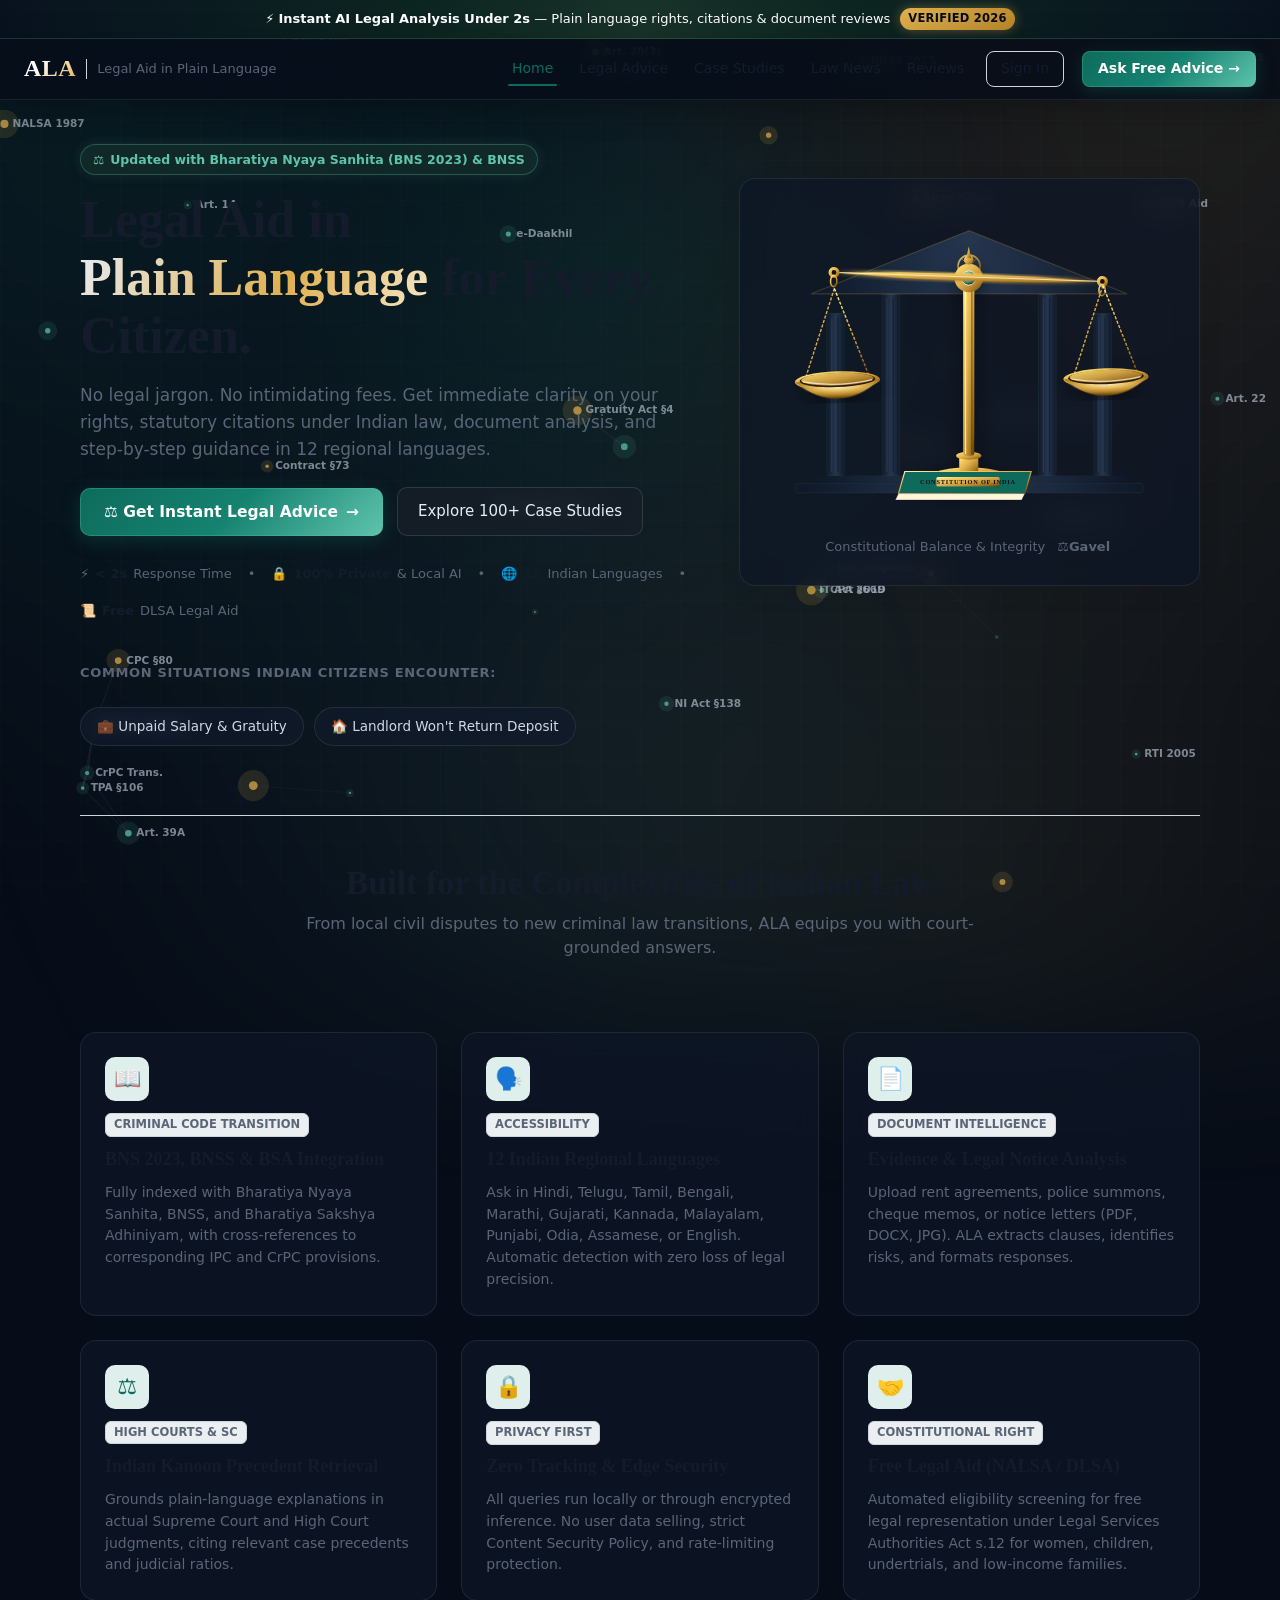
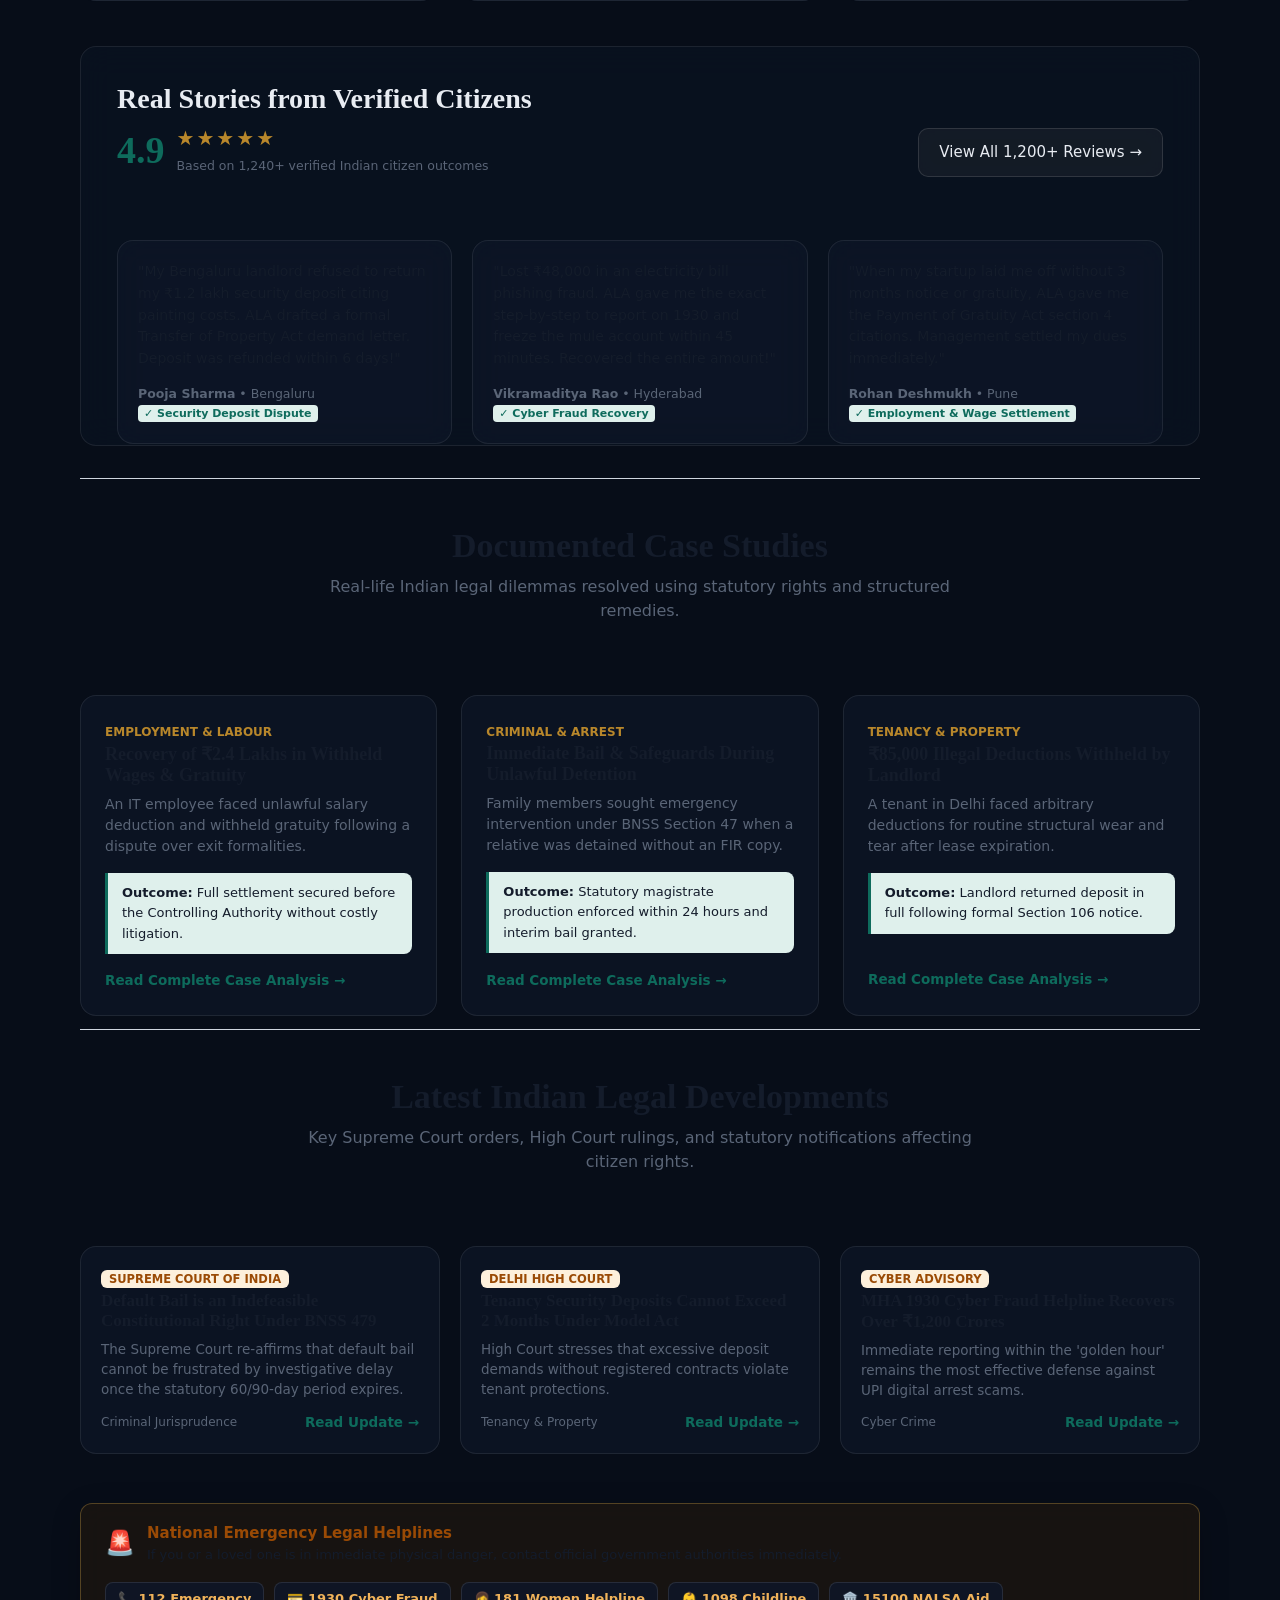
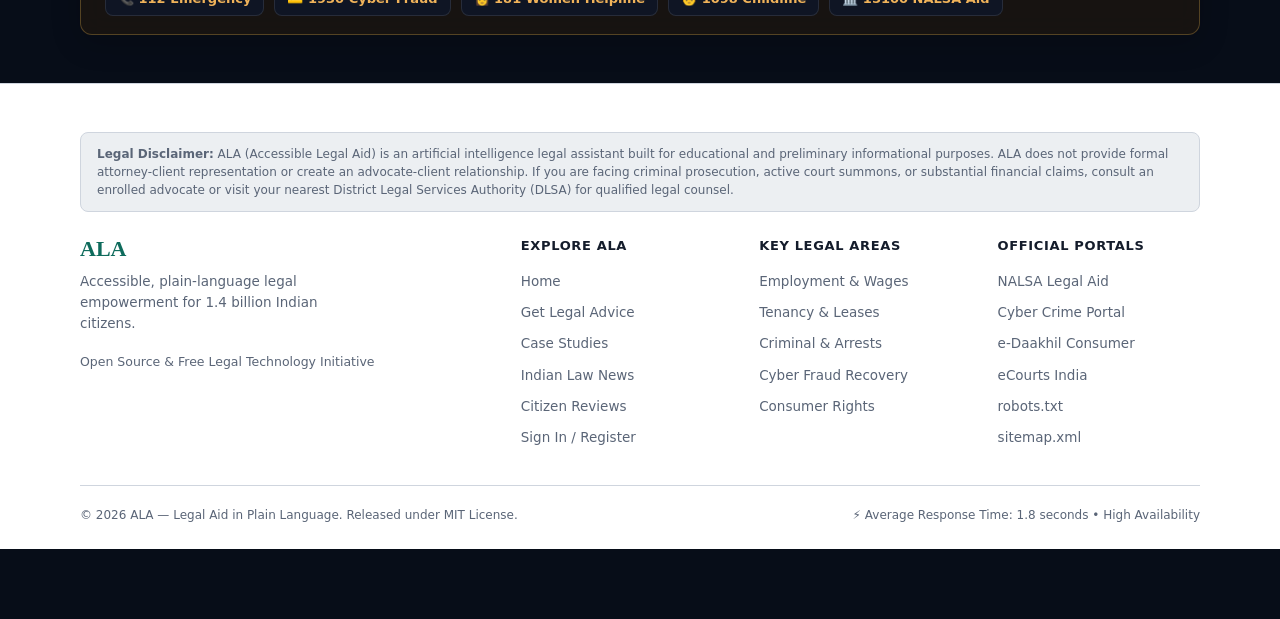
==== index.html @ 7aec1297 "feat: complete multi-page luxury AI legal aid portal with GSAP, Lenis, Supabase schema, and verified" ====
<!DOCTYPE html>
<html lang="en">
<head>
<meta charset="utf-8">
<meta name="viewport" content="width=device-width, initial-scale=1, viewport-fit=cover">
<title>ALA — AI Legal Aid in Plain Language | Fast, Accessible Justice for India</title>
<meta name="description" content="Instant, plain-language legal guidance for Indian citizens under BNS 2023, BNSS, and BSA. Understand your rights, analyze documents, and find free legal aid in 12 regional languages.">
<meta name="keywords" content="Indian law, legal aid, BNS 2023, BNSS, legal advice India, FIR, bail, consumer protection, tenant rights, free legal aid, NALSA">
<meta name="robots" content="index, follow">

<!-- OpenGraph / Social Share Meta Tags -->
<meta property="og:title" content="ALA — AI Legal Aid in Plain Language">
<meta property="og:description" content="Instant legal analysis under 2 seconds. Free, plain-language legal rights under BNS 2023 in 12 Indian languages.">
<meta property="og:image" content="/social-preview.svg">
<meta property="og:url" content="http://localhost:8000/">
<meta property="og:type" content="website">
<meta property="og:locale" content="en_IN">

<!-- Twitter Card Meta Tags -->
<meta name="twitter:card" content="summary_large_image">
<meta name="twitter:title" content="ALA — AI Legal Aid in Plain Language">
<meta name="twitter:description" content="Free legal aid and analysis under BNS 2023 in 12 Indian languages.">
<meta name="twitter:image" content="/social-preview.svg">

<!-- Security Headers -->
<meta http-equiv="Content-Security-Policy" content="default-src 'self'; script-src 'self' 'unsafe-inline' https://www.googletagmanager.com; style-src 'self' 'unsafe-inline' https://fonts.googleapis.com; font-src 'self' https://fonts.gstatic.com; img-src 'self' data: blob:; connect-src 'self' https://www.google-analytics.com; frame-ancestors 'none'; form-action 'self'; base-uri 'self'; object-src 'none';">
<meta http-equiv="X-Content-Type-Options" content="nosniff">
<meta name="referrer" content="strict-origin-when-cross-origin">

<!-- Google Analytics Placeholder -->
<script async src="https://www.googletagmanager.com/gtag/js?id=G-ALA2026IN"></script>
<script>
  window.dataLayer = window.dataLayer || [];
  function gtag(){dataLayer.push(arguments);}
  gtag('js', new Date());
  gtag('config', 'G-ALA2026IN', { 'anonymize_ip': true });
</script>

<!-- Schema.org LegalService Local Business Schema -->
<script type="application/ld+json">
{
  "@context": "https://schema.org",
  "@type": "LegalService",
  "name": "ALA - AI Legal Aid in Plain Language",
  "image": "/social-preview.svg",
  "description": "Plain-language Indian legal aid powered by AI, BNS 2023, BNSS, and Indian Kanoon precedents.",
  "areaServed": {
    "@type": "Country",
    "name": "India"
  },
  "serviceType": [
    "Labour & Employment Legal Rights",
    "Tenancy & Security Deposit Disputes",
    "Cyber Fraud & 1930 Financial Recovery",
    "Criminal Law, FIR & Bail (BNSS 2023)",
    "Consumer Protection Grievances",
    "Free Legal Aid (NALSA / DLSA)"
  ],
  "address": {
    "@type": "PostalAddress",
    "addressCountry": "IN"
  },
  "priceRange": "Free / ₹0",
  "aggregateRating": {
    "@type": "AggregateRating",
    "ratingValue": "4.9",
    "reviewCount": "1240",
    "bestRating": "5",
    "worstRating": "1"
  }
}
</script>

<style>
:root{box-sizing:border-box;padding-top:env(safe-area-inset-top,0px);padding-bottom:env(safe-area-inset-bottom,0px);
--bg:#eceff2;--paper:#fff;--ink:#141c2b;--mute:#5a6577;--line:#cfd5de;--acc:#0e6b5c;--accbg:#dff0ec;--gold:#b8872b;--warn:#9a4a05;--warnbg:#fdf0dc;--red:#b42318;--redbg:#fde8e6;--glow:rgba(14,107,92,.14);
--serif:"Iowan Old Style","Palatino Linotype",Palatino,Georgia,serif;--sans:system-ui,-apple-system,"Segoe UI",Roboto,sans-serif}
@media (prefers-color-scheme:dark){:root:not([data-theme="light"]){--bg:#10151d;--paper:#171e29;--ink:#e8ecf2;--mute:#9aa5b6;--line:#2c3544;--acc:#5fc4ad;--accbg:#17332d;--gold:#e0b04e;--warn:#f0b35a;--warnbg:#3a2c14;--red:#ff8b7e;--redbg:#3a1c1a;--glow:rgba(95,196,173,.13)}}
:root[data-theme="dark"]{--bg:#10151d;--paper:#171e29;--ink:#e8ecf2;--mute:#9aa5b6;--line:#2c3544;--acc:#5fc4ad;--accbg:#17332d;--gold:#e0b04e;--warn:#f0b35a;--warnbg:#3a2c14;--red:#ff8b7e;--redbg:#3a1c1a;--glow:rgba(95,196,173,.13)}
*{box-sizing:border-box}html{scroll-padding-top:env(safe-area-inset-top,0px);scroll-behavior:smooth}
body{margin:0;background:var(--bg);color:var(--ink);font:15px/1.55 var(--sans);min-height:100vh;
background-image:radial-gradient(520px circle at var(--px,50%) var(--py,30%),var(--glow),transparent 70%);background-attachment:fixed;padding-bottom:70px}
a{color:var(--acc);text-decoration:none}a:hover{text-decoration:underline}
button,input{font:inherit;color:inherit}button{cursor:pointer}:focus-visible{outline:2px solid var(--acc);outline-offset:2px}

/* Top Notification Banner (Response Time Promise) */
.promise-banner{background:linear-gradient(90deg,#0e6b5c,#17332d);color:#fff;padding:8px 16px;text-align:center;font-size:13px;font-weight:500;display:flex;align-items:center;justify-content:center;gap:10px}
.promise-badge{background:var(--gold);color:#10151d;padding:2px 8px;border-radius:12px;font-weight:700;font-size:11.5px;letter-spacing:.02em}

/* Navigation Header */
header{position:sticky;top:0;z-index:20;background:var(--paper);border-bottom:1px solid var(--line);display:flex;align-items:center;gap:14px;padding:12px 24px;flex-wrap:wrap}
.brand{display:flex;align-items:center;gap:10px;text-decoration:none;color:var(--ink)}
.brand b{font:700 24px var(--serif);letter-spacing:.02em;color:var(--acc)}
.brand span{color:var(--mute);font-size:13px;border-left:1px solid var(--line);padding-left:10px}
nav{display:flex;align-items:center;gap:18px;margin-left:auto;flex-wrap:wrap}
nav a{font-weight:500;font-size:14px;color:var(--ink);padding:6px 4px;position:relative}
nav a.active,nav a:hover{color:var(--acc);text-decoration:none}
nav a.active::after{content:"";position:absolute;bottom:0;left:0;right:0;height:2px;background:var(--acc);border-radius:1px}
.nav-btn{background:var(--acc);color:#fff!important;padding:7px 16px;border-radius:8px;font-weight:600;display:inline-flex;align-items:center;gap:6px;transition:opacity .15s}
.nav-btn:hover{opacity:.9;text-decoration:none}
.nav-login{border:1px solid var(--line);padding:6px 14px;border-radius:8px;font-weight:500}
.nav-login:hover{border-color:var(--acc);text-decoration:none}

/* Main Container */
.container{max-width:1160px;margin:0 auto;padding:0 20px}

/* Hero Section */
.hero{padding:44px 0 24px;display:grid;grid-template-columns:1.15fr .85fr;gap:36px;align-items:center}
.hero-tag{display:inline-flex;align-items:center;gap:6px;background:var(--accbg);color:var(--acc);padding:5px 12px;border-radius:20px;font-size:12.5px;font-weight:600;margin-bottom:16px}
.hero h1{font:700 clamp(32px,5vw,52px)/1.12 var(--serif);margin:0 0 16px;color:var(--ink)}
.hero h1 span{color:var(--acc)}
.hero p{color:var(--mute);font-size:17px;line-height:1.6;margin:0 0 24px;max-width:54ch}
.hero-actions{display:flex;gap:14px;flex-wrap:wrap;align-items:center;margin-bottom:28px}
.btn-primary{background:var(--acc);color:#fff;border:0;border-radius:10px;padding:12px 24px;font-size:15.5px;font-weight:600;display:inline-flex;align-items:center;gap:8px;box-shadow:0 4px 14px var(--glow);transition:transform .15s,box-shadow .15s}
.btn-primary:hover{transform:translateY(-1px);box-shadow:0 6px 20px var(--glow);text-decoration:none;color:#fff}
.btn-secondary{background:var(--paper);color:var(--ink);border:1px solid var(--line);border-radius:10px;padding:12px 20px;font-size:15px;font-weight:500;display:inline-flex;align-items:center;gap:6px;transition:border-color .15s,background .15s}
.btn-secondary:hover{border-color:var(--acc);text-decoration:none}
.hero-guarantee{display:flex;align-items:center;gap:16px;font-size:13px;color:var(--mute);flex-wrap:wrap}
.hero-guarantee span{display:inline-flex;align-items:center;gap:6px}
.hero-guarantee b{color:var(--ink)}

/* Interactive Hero SVG */
.art-card{background:var(--paper);border:1px solid var(--line);border-radius:16px;padding:24px;box-shadow:0 8px 30px rgba(0,0,0,.04);text-align:center}
.art{width:100%;height:auto;display:block;touch-action:none;user-select:none;max-height:360px}
.art .arch{fill:var(--accbg);stroke:var(--line);stroke-width:2;opacity:.8}.art .gold{stroke:var(--gold);stroke-width:5;stroke-linecap:round;fill:none}
.art .goldf{fill:var(--gold)}.art .thin{stroke:var(--gold);stroke-width:1.6;fill:none}.art .book{fill:var(--acc)}.art .pg{stroke:var(--paper);stroke-width:2;opacity:.8}
.gavel-wrap{margin-top:14px;display:flex;align-items:center;justify-content:center;gap:8px;font-size:13px;color:var(--mute)}
.gavel-btn{background:none;border:0;padding:4px;cursor:pointer;display:inline-flex;align-items:center;border-radius:6px}
.gavel-btn:hover{background:var(--accbg)}
.hit{animation:gavel-strike .45s ease}
@keyframes gavel-strike{0%{transform:rotate(0)}35%{transform:rotate(-36deg)}65%{transform:rotate(6deg)}85%{transform:rotate(-2deg)}100%{transform:rotate(0)}}

/* Quick Situation Chips */
.chips-bar{padding:18px 0 32px}
.chips-label{font-size:13px;font-weight:600;color:var(--mute);text-transform:uppercase;letter-spacing:.05em;margin-bottom:12px}
.chips{display:flex;flex-wrap:wrap;gap:10px}
.chips a{border:1px solid var(--line);background:var(--paper);border-radius:24px;padding:8px 16px;font-size:13.5px;color:var(--ink);display:inline-flex;align-items:center;gap:6px;transition:all .15s}
.chips a:hover{border-color:var(--acc);color:var(--acc);transform:translateY(-2px);text-decoration:none;box-shadow:0 3px 10px rgba(0,0,0,.05)}

/* Key Features Grid (README Capabilities) */
.section{padding:48px 0;border-top:1px solid var(--line)}
.section-head{text-align:center;max-width:680px;margin:0 auto 36px}
.section-head h2{font:700 clamp(24px,4vw,34px) var(--serif);margin:0 0 10px;color:var(--ink)}
.section-head p{color:var(--mute);font-size:16px;margin:0}

.features-grid{display:grid;grid-template-columns:repeat(auto-fit,minmax(300px,1fr));gap:24px}
.feat-card{background:var(--paper);border:1px solid var(--line);border-radius:12px;padding:24px;display:flex;flex-direction:column;gap:12px;transition:border-color .15s,transform .15s}
.feat-card:hover{border-color:var(--acc);transform:translateY(-2px)}
.feat-icon{width:44px;height:44px;border-radius:10px;background:var(--accbg);color:var(--acc);display:flex;align-items:center;justify-content:center;font-size:22px}
.feat-card h3{font:600 18px var(--serif);margin:0;color:var(--ink)}
.feat-card p{color:var(--mute);font-size:14px;line-height:1.55;margin:0}
.feat-tag{align-self:flex-start;font-size:11.5px;padding:2px 8px;border-radius:6px;background:var(--bg);color:var(--mute);border:1px solid var(--line);font-weight:600}

/* Real Reviews Preview Section */
.reviews-section{background:var(--paper);border:1px solid var(--line);border-radius:16px;padding:36px;margin:32px 0}
.reviews-header{display:flex;justify-content:space-between;align-items:flex-end;flex-wrap:wrap;gap:16px;margin-bottom:28px}
.reviews-score{display:flex;align-items:center;gap:12px}
.reviews-score .big{font:700 38px var(--serif);color:var(--acc);line-height:1}
.reviews-score .stars{color:var(--gold);font-size:20px;letter-spacing:2px}
.reviews-grid{display:grid;grid-template-columns:repeat(auto-fit,minmax(280px,1fr));gap:20px}
.review-card{border:1px solid var(--line);border-radius:10px;padding:20px;background:var(--bg);display:flex;flex-direction:column;justify-content:space-between}
.review-card p{font-size:14px;color:var(--ink);line-height:1.55;margin:0 0 14px}
.review-meta{display:flex;align-items:center;gap:10px;font-size:12.5px;color:var(--mute)}
.verified-tag{background:var(--accbg);color:var(--acc);font-weight:600;padding:2px 6px;border-radius:4px;font-size:11px}

/* Case Studies Preview Section */
.case-preview-grid{display:grid;grid-template-columns:repeat(auto-fit,minmax(320px,1fr));gap:24px}
.case-card{background:var(--paper);border:1px solid var(--line);border-radius:12px;padding:24px;display:flex;flex-direction:column;justify-content:space-between}
.case-cat{font-size:12px;font-weight:700;text-transform:uppercase;color:var(--gold);margin-bottom:8px}
.case-card h3{font:600 18px var(--serif);margin:0 0 8px;color:var(--ink)}
.case-card p{color:var(--mute);font-size:14px;margin:0 0 16px;line-height:1.5}
.case-outcome{background:var(--accbg);border-left:3px solid var(--acc);padding:10px 14px;border-radius:0 8px 8px 0;font-size:13px;color:var(--ink);margin-bottom:16px}
.case-link{font-size:13.5px;font-weight:600;color:var(--acc);display:inline-flex;align-items:center;gap:4px}

/* News Updates Preview Section */
.news-grid{display:grid;grid-template-columns:repeat(auto-fit,minmax(320px,1fr));gap:20px}
.news-card{background:var(--paper);border:1px solid var(--line);border-radius:12px;padding:20px;display:flex;flex-direction:column;justify-content:space-between}
.news-badge{align-self:flex-start;font-size:11.5px;font-weight:700;padding:2px 8px;border-radius:6px;background:var(--warnbg);color:var(--warn);margin-bottom:10px}
.news-card h3{font:600 17px var(--serif);margin:0 0 8px;color:var(--ink)}
.news-card p{color:var(--mute);font-size:13.5px;line-height:1.5;margin:0 0 12px}
.news-footer{display:flex;justify-content:space-between;align-items:center;font-size:12px;color:var(--mute)}

/* Emergency Helplines Bar */
.helplines-bar{background:var(--warnbg);border:1px solid var(--warn);border-radius:12px;padding:18px 24px;margin:36px 0;display:flex;align-items:center;justify-content:space-between;flex-wrap:wrap;gap:16px}
.helplines-info{display:flex;align-items:center;gap:12px}
.helplines-info b{font-size:15px;color:var(--warn)}
.helplines-info p{margin:0;font-size:13px;color:var(--ink)}
.helpline-tags{display:flex;gap:10px;flex-wrap:wrap}
.helpline-pill{background:var(--paper);border:1px solid var(--line);padding:6px 12px;border-radius:8px;font-size:13px;font-weight:600;color:var(--ink);text-decoration:none;display:inline-flex;align-items:center;gap:6px}
.helpline-pill:hover{border-color:var(--acc);text-decoration:none}

/* Sticky Mobile CTA */
.sticky-mobile-cta{display:none;position:fixed;bottom:0;left:0;right:0;background:var(--paper);border-top:1px solid var(--line);padding:10px 16px;box-shadow:0 -4px 16px rgba(0,0,0,.08);z-index:99;align-items:center;justify-content:space-between;gap:12px}
.sticky-mobile-cta .mob-label{font-size:12.5px;font-weight:600;color:var(--ink);line-height:1.3}
.sticky-mobile-cta .mob-label span{color:var(--acc);display:block;font-size:11px}
.sticky-mobile-cta a{background:var(--acc);color:#fff!important;font-weight:700;font-size:14px;padding:10px 18px;border-radius:8px;text-align:center;text-decoration:none;white-space:nowrap}
@media (max-width:768px){
  .hero{grid-template-columns:1fr;padding:24px 0}
  .sticky-mobile-cta{display:flex}
  nav{gap:10px}
  nav a:not(.nav-btn):not(.nav-login){display:none}
}

/* Footer */
footer{background:var(--paper);border-top:1px solid var(--line);padding:48px 0 24px;margin-top:48px}
.footer-grid{display:grid;grid-template-columns:2fr 1fr 1fr 1fr;gap:36px;margin-bottom:36px}
.footer-brand b{font:700 22px var(--serif);color:var(--acc)}
.footer-brand p{color:var(--mute);font-size:13.5px;margin:8px 0 16px;max-width:32ch}
.footer-col h4{font-size:13px;font-weight:700;text-transform:uppercase;letter-spacing:.05em;color:var(--ink);margin:0 0 14px}
.footer-col ul{list-style:none;padding:0;margin:0;display:flex;flex-direction:column;gap:8px}
.footer-col a{color:var(--mute);font-size:13.5px}
.footer-col a:hover{color:var(--acc);text-decoration:none}
.footer-bottom{border-top:1px solid var(--line);padding-top:20px;display:flex;justify-content:space-between;align-items:center;font-size:12px;color:var(--mute);flex-wrap:wrap;gap:12px}
.footer-disclaimer{background:var(--bg);border:1px solid var(--line);border-radius:8px;padding:12px 16px;font-size:12px;color:var(--mute);line-height:1.5;margin-bottom:24px}
</style>
<link rel="stylesheet" href="/lux.css">
</head>
<body>
<canvas id="lux-constellation" style="position:fixed;top:0;left:0;width:100%;height:100%;z-index:-1;pointer-events:none;opacity:0.75;"></canvas>

<!-- 4. Response Time Promise Banner -->
<div class="promise-banner">
  <span>⚡ <b>Instant AI Legal Analysis Under 2s</b> — Plain language rights, citations & document reviews</span>
  <span class="promise-badge">VERIFIED 2026</span>
</div>

<!-- Header with Internal Links -->
<header>
  <a href="/" class="brand" title="ALA Homepage">
    <b>ALA</b>
    <span>Legal Aid in Plain Language</span>
  </a>
  <nav aria-label="Main navigation">
    <a href="/" class="active" title="Home">Home</a>
    <a href="/ask" title="Get Legal Advice">Legal Advice</a>
    <a href="/case-studies" title="Case Studies">Case Studies</a>
    <a href="/news" title="Legal News">Law News</a>
    <a href="/reviews" title="Customer Reviews">Reviews</a>
    <a href="/login" class="nav-login" title="Citizen and Advocate Login">Sign In</a>
    <a href="/ask" class="nav-btn magnetic-btn" title="Ask Question Free">Ask Free Advice →</a>
  </nav>
</header>

<main class="container">

  <!-- Hero Section -->
  <section class="hero" aria-labelledby="hero-title">
    <div>
      <div class="hero-tag">
        <span>⚖️</span>
        <span>Updated with Bharatiya Nyaya Sanhita (BNS 2023) & BNSS</span>
      </div>
      <h1 id="hero-title">Legal Aid in <span class="shiny-text">Plain Language</span> for Every Citizen.</h1>
      <p>No legal jargon. No intimidating fees. Get immediate clarity on your rights, statutory citations under Indian law, document analysis, and step-by-step guidance in 12 regional languages.</p>
      
      <div class="hero-actions">
        <a href="/ask" class="btn-primary magnetic-btn" id="hero-ask-btn" title="Start Legal Consultation">
          <span>⚖️ Get Instant Legal Advice</span>
          <span>→</span>
        </a>
        <a href="/case-studies" class="btn-secondary" title="View Case Studies">
          <span>Explore 100+ Case Studies</span>
        </a>
      </div>

      <div class="hero-guarantee">
        <span>⚡ <b>&lt; 2s</b> Response Time</span>
        <span>•</span>
        <span>🔒 <b>100% Private</b> & Local AI</span>
        <span>•</span>
        <span>🌐 <b>12</b> Indian Languages</span>
        <span>•</span>
        <span>📜 <b>Free</b> DLSA Legal Aid</span>
      </div>
    </div>

    <!-- Interactive Hero Scales Illustration -->
    <div class="art-card">
      <svg class="art" id="art" viewBox="0 0 520 400" role="img" aria-label="Handcrafted 3D Luxury Scales of Justice and Constitutional Courthouse">
  <defs>
    <!-- 24K Royal Gold Gradient -->
    <linearGradient id="goldBeam" x1="0%" y1="0%" x2="100%" y2="100%">
      <stop offset="0%" stop-color="#fff5c0"/>
      <stop offset="20%" stop-color="#f5d061"/>
      <stop offset="45%" stop-color="#e0b04e"/>
      <stop offset="70%" stop-color="#b8872b"/>
      <stop offset="90%" stop-color="#8a5e14"/>
      <stop offset="100%" stop-color="#4a3106"/>
    </linearGradient>

    <!-- Column & Plinth Granite/Marble Gradient -->
    <linearGradient id="marbleGrad" x1="0%" y1="0%" x2="100%" y2="0%">
      <stop offset="0%" stop-color="#0f1929"/>
      <stop offset="25%" stop-color="#1e2c42"/>
      <stop offset="50%" stop-color="#2a3c57"/>
      <stop offset="75%" stop-color="#1e2c42"/>
      <stop offset="100%" stop-color="#0f1929"/>
    </linearGradient>

    <!-- Pan Bowl Radial Metallic Sheen -->
    <radialGradient id="panBowlGrad" cx="50%" cy="30%" r="70%">
      <stop offset="0%" stop-color="#fff8db"/>
      <stop offset="35%" stop-color="#eac266"/>
      <stop offset="70%" stop-color="#b38222"/>
      <stop offset="100%" stop-color="#543806"/>
    </radialGradient>

    <!-- Jewel Emerald Glow -->
    <radialGradient id="emeraldJewel" cx="35%" cy="35%" r="65%">
      <stop offset="0%" stop-color="#a4f2df"/>
      <stop offset="40%" stop-color="#5fc4ad"/>
      <stop offset="80%" stop-color="#0e6b5c"/>
      <stop offset="100%" stop-color="#07332b"/>
    </radialGradient>

    <!-- Soft Ambient Cast Shadow -->
    <filter id="shadowFilter" x="-20%" y="-20%" width="140%" height="140%">
      <feDropShadow dx="0" dy="8" stdDeviation="12" flood-color="#000000" flood-opacity="0.5"/>
    </filter>

    <filter id="goldGlow" x="-20%" y="-20%" width="140%" height="140%">
      <feGaussianBlur stdDeviation="3" result="blur"/>
      <feComposite in="SourceGraphic" in2="blur" operator="over"/>
    </filter>
  </defs>

  <!-- Layer 1: Classical Corinthian Courthouse Portico (Background) -->
  <g class="ly" data-d="0.15" opacity="0.85">
    <!-- Stepped Foundation Plinth -->
    <rect x="40" y="355" width="440" height="12" rx="3" fill="url(#marbleGrad)" stroke="rgba(255,255,255,0.08)" stroke-width="1"/>
    <rect x="60" y="345" width="400" height="10" rx="2" fill="url(#marbleGrad)"/>
    
    <!-- Classical Courthouse Columns -->
    <g fill="url(#marbleGrad)" stroke="rgba(95,196,173,0.15)" stroke-width="1">
      <!-- Column 1 -->
      <rect x="80" y="140" width="22" height="205" rx="3"/>
      <line x1="86" y1="145" x2="86" y2="340" stroke="rgba(255,255,255,0.08)" stroke-width="1.5"/>
      <line x1="94" y1="145" x2="94" y2="340" stroke="rgba(0,0,0,0.3)" stroke-width="1.5"/>
      <!-- Column 2 -->
      <rect x="150" y="115" width="22" height="230" rx="3"/>
      <line x1="156" y1="120" x2="156" y2="340" stroke="rgba(255,255,255,0.08)" stroke-width="1.5"/>
      <line x1="164" y1="120" x2="164" y2="340" stroke="rgba(0,0,0,0.3)" stroke-width="1.5"/>
      <!-- Column 3 -->
      <rect x="348" y="115" width="22" height="230" rx="3"/>
      <line x1="354" y1="120" x2="354" y2="340" stroke="rgba(255,255,255,0.08)" stroke-width="1.5"/>
      <line x1="362" y1="120" x2="362" y2="340" stroke="rgba(0,0,0,0.3)" stroke-width="1.5"/>
      <!-- Column 4 -->
      <rect x="418" y="140" width="22" height="205" rx="3"/>
      <line x1="424" y1="145" x2="424" y2="340" stroke="rgba(255,255,255,0.08)" stroke-width="1.5"/>
      <line x1="432" y1="145" x2="432" y2="340" stroke="rgba(0,0,0,0.3)" stroke-width="1.5"/>
    </g>

    <!-- Architrave & Pediment Entablature -->
    <path d="M 60 115 L 260 35 L 460 115 Z" fill="url(#marbleGrad)" stroke="rgba(224,176,78,0.25)" stroke-width="1.5"/>
    <!-- Ashoka Dharma Chakra Relief in Pediment Tympanum -->
    <circle cx="260" cy="80" r="14" fill="none" stroke="url(#goldBeam)" stroke-width="2"/>
    <circle cx="260" cy="80" r="4" fill="url(#goldBeam)"/>
    <line x1="260" y1="66" x2="260" y2="94" stroke="url(#goldBeam)" stroke-width="1"/>
    <line x1="246" y1="80" x2="274" y2="80" stroke="url(#goldBeam)" stroke-width="1"/>
    <line x1="250" y1="70" x2="270" y2="90" stroke="url(#goldBeam)" stroke-width="0.8"/>
    <line x1="250" y1="90" x2="270" y2="70" stroke="url(#goldBeam)" stroke-width="0.8"/>
  </g>

  <!-- Layer 2: Turned Brass Pedestal, Base & Central Fluted Spindle -->
  <g class="ly" data-d="0.4" filter="url(#shadowFilter)">
    <!-- Base Plinth -->
    <ellipse cx="260" cy="350" rx="55" ry="14" fill="url(#goldBeam)"/>
    <ellipse cx="260" cy="346" rx="46" ry="10" fill="#2d1e04"/>
    <ellipse cx="260" cy="344" rx="44" ry="9" fill="url(#goldBeam)"/>
    
    <!-- Acanthus Tiered Rings -->
    <rect x="248" y="320" width="24" height="24" rx="4" fill="url(#goldBeam)"/>
    <ellipse cx="260" cy="320" rx="16" ry="5" fill="url(#goldBeam)"/>
    
    <!-- Central Brass Column Shaft -->
    <rect x="253" y="100" width="14" height="220" rx="3" fill="url(#goldBeam)"/>
    <line x1="256" y1="102" x2="256" y2="318" stroke="#fff9d9" stroke-width="1.5" opacity="0.8"/>
    <line x1="264" y1="102" x2="264" y2="318" stroke="#4a3106" stroke-width="1.5" opacity="0.6"/>

    <!-- Central Fulcrum Pivot Ring with Emerald Jewel -->
    <ellipse cx="260" cy="95" rx="18" ry="18" fill="url(#goldBeam)"/>
    <circle cx="260" cy="95" r="9" fill="url(#emeraldJewel)" stroke="#ffffff" stroke-width="1"/>
    <circle cx="260" cy="72" r="6" fill="url(#goldBeam)"/>
    <path d="M 260 55 L 263 70 L 257 70 Z" fill="url(#goldBeam)"/>
  </g>

  <!-- Layer 3: Tilting Balance Beam, Interlocking Link Chains & Weighing Pans -->
  <g class="ly" data-d="0.75" id="dynamicBalanceGroup">
    <!-- Balance Beam Assembly (Tilts around Fulcrum cx=260, cy=95) -->
    <g id="beam">
      <!-- Sculpted Tapered Beam -->
      <path d="M 90 92 Q 260 84 430 92 Q 260 102 90 92 Z" fill="url(#goldBeam)" filter="url(#goldGlow)"/>
      <line x1="90" y1="92" x2="430" y2="92" stroke="#fff9d9" stroke-width="1.2" opacity="0.8"/>
      
      <!-- Left Finial & Ring -->
      <circle cx="90" cy="92" r="7" fill="url(#goldBeam)"/>
      <circle cx="90" cy="92" r="3" fill="#1b1202"/>
      <ellipse cx="90" cy="103" rx="4" ry="7" fill="none" stroke="url(#goldBeam)" stroke-width="2"/>

      <!-- Right Finial & Ring -->
      <circle cx="430" cy="92" r="7" fill="url(#goldBeam)"/>
      <circle cx="430" cy="92" r="3" fill="#1b1202"/>
      <ellipse cx="430" cy="103" rx="4" ry="7" fill="none" stroke="url(#goldBeam)" stroke-width="2"/>
    </g>

    <!-- Left Suspended Pan Assembly (Positioned at Left Pivot cx=90, cy=105) -->
    <g id="panL">
      <!-- Triple Braided Gold Chains -->
      <!-- Left Chain -->
      <line x1="90" y1="108" x2="48" y2="225" stroke="url(#goldBeam)" stroke-width="1.8" stroke-dasharray="4,2"/>
      <!-- Center Chain -->
      <line x1="90" y1="108" x2="90" y2="225" stroke="url(#goldBeam)" stroke-width="1.8" stroke-dasharray="4,2"/>
      <!-- Right Chain -->
      <line x1="90" y1="108" x2="132" y2="225" stroke="url(#goldBeam)" stroke-width="1.8" stroke-dasharray="4,2"/>

      <!-- Pan Bowl Deep Rim & Reflective Base -->
      <ellipse cx="90" cy="225" rx="54" ry="12" fill="url(#goldBeam)"/>
      <path d="M 36 225 Q 90 270 144 225 Z" fill="url(#panBowlGrad)" filter="url(#shadowFilter)"/>
      <ellipse cx="90" cy="224" rx="48" ry="9" fill="#2d1e04"/>
      <ellipse cx="90" cy="223" rx="46" ry="8" fill="url(#goldBeam)" opacity="0.9"/>
      <!-- Radiant High-polish Specular Glow on Rim -->
      <path d="M 46 225 Q 90 234 134 225" fill="none" stroke="#ffffff" stroke-width="1.5" opacity="0.7"/>
    </g>

    <!-- Right Suspended Pan Assembly (Positioned at Right Pivot cx=430, cy=105) -->
    <g id="panR">
      <!-- Triple Braided Gold Chains -->
      <!-- Left Chain -->
      <line x1="430" y1="108" x2="388" y2="225" stroke="url(#goldBeam)" stroke-width="1.8" stroke-dasharray="4,2"/>
      <!-- Center Chain -->
      <line x1="430" y1="108" x2="430" y2="225" stroke="url(#goldBeam)" stroke-width="1.8" stroke-dasharray="4,2"/>
      <!-- Right Chain -->
      <line x1="430" y1="108" x2="472" y2="225" stroke="url(#goldBeam)" stroke-width="1.8" stroke-dasharray="4,2"/>

      <!-- Pan Bowl Deep Rim & Reflective Base -->
      <ellipse cx="430" cy="225" rx="54" ry="12" fill="url(#goldBeam)"/>
      <path d="M 376 225 Q 430 270 484 225 Z" fill="url(#panBowlGrad)" filter="url(#shadowFilter)"/>
      <ellipse cx="430" cy="224" rx="48" ry="9" fill="#2d1e04"/>
      <ellipse cx="430" cy="223" rx="46" ry="8" fill="url(#goldBeam)" opacity="0.9"/>
      <!-- Radiant High-polish Specular Glow on Rim -->
      <path d="M 386 225 Q 430 234 474 225" fill="none" stroke="#ffffff" stroke-width="1.5" opacity="0.7"/>
    </g>
  </g>

  <!-- Layer 4: Foreground Constitution Law Books & Polished Walnut Gavel Plinth -->
  <g class="ly" data-d="0.9">
    <!-- Constitution of India Leather Bound Book -->
    <path d="M 180 340 L 340 340 L 332 368 L 172 368 Z" fill="#0e6b5c" stroke="url(#goldBeam)" stroke-width="1.5"/>
    <path d="M 172 368 L 332 368 L 328 376 L 168 376 Z" fill="#fff5d9" stroke="rgba(0,0,0,0.3)" stroke-width="1"/>
    <!-- Gold Embossed Emblem on Book Spine -->
    <rect x="220" y="347" width="80" height="12" rx="2" fill="url(#goldBeam)"/>
    <text x="260" y="356" font-family="serif" font-size="8" font-weight="bold" fill="#070d18" text-anchor="middle" letter-spacing="1">CONSTITUTION OF INDIA</text>
  </g>
</svg>
      <div class="gavel-wrap">
        <span>Constitutional Balance & Integrity</span>
        <button type="button" id="gavel" class="gavel-btn" aria-label="Strike justice gavel">⚖️ <b>Gavel</b></button>
      </div>
    </div>
  </section>

  <!-- Quick Situation Chips -->
  <section class="chips-bar" aria-label="Popular legal situations">
    <div class="chips-label">Common Situations Indian Citizens Encounter:</div>
    <div class="chips">
      <a href="/ask?q=Unpaid+salary+and+gratuity+rights" title="Salary and Gratuity Issues">💼 Unpaid Salary & Gratuity</a>
      <a href="/ask?q=Landlord+refusing+to+return+security+deposit" title="Rental deposit withholding">🏠 Landlord Won't Return Deposit</a>
      <a href="/ask?q=Immediate+rights+on+police+detention+or+arrest" title="Rights on arrest under BNSS">🚨 Rights on Arrest (BNSS 47/58)</a>
      <a href="/ask?q=UPI+online+banking+cyber+fraud+recovery+1930" title="Online fraud recovery">💳 Cyber Fraud & 1930 Recovery</a>
      <a href="/ask?q=Cheque+bounce+notice+section+138" title="Cheque bounce under NI Act">📜 Cheque Bounce (s.138)</a>
      <a href="/ask?q=Defective+product+warranty+consumer+court" title="Consumer court filings">🛍️ Consumer Court Grievance</a>
      <a href="/ask?q=How+to+apply+for+free+legal+aid+DLSA" title="NALSA Free Legal Aid">🏛️ Free Legal Aid (DLSA)</a>
    </div>
  </section>

  <!-- Key System Capabilities Section -->
  <section class="section" aria-labelledby="features-title">
    <div class="section-head">
      <h2 id="features-title">Built for the Complexities of Indian Law</h2>
      <p>From local civil disputes to new criminal law transitions, ALA equips you with court-grounded answers.</p>
    </div>

    <div class="features-grid">
      <div class="feat-card">
        <div class="feat-icon">📖</div>
        <span class="feat-tag">CRIMINAL CODE TRANSITION</span>
        <h3>BNS 2023, BNSS & BSA Integration</h3>
        <p>Fully indexed with Bharatiya Nyaya Sanhita, BNSS, and Bharatiya Sakshya Adhiniyam, with cross-references to corresponding IPC and CrPC provisions.</p>
      </div>

      <div class="feat-card">
        <div class="feat-icon">🗣️</div>
        <span class="feat-tag">ACCESSIBILITY</span>
        <h3>12 Indian Regional Languages</h3>
        <p>Ask in Hindi, Telugu, Tamil, Bengali, Marathi, Gujarati, Kannada, Malayalam, Punjabi, Odia, Assamese, or English. Automatic detection with zero loss of legal precision.</p>
      </div>

      <div class="feat-card">
        <div class="feat-icon">📄</div>
        <span class="feat-tag">DOCUMENT INTELLIGENCE</span>
        <h3>Evidence & Legal Notice Analysis</h3>
        <p>Upload rent agreements, police summons, cheque memos, or notice letters (PDF, DOCX, JPG). ALA extracts clauses, identifies risks, and formats responses.</p>
      </div>

      <div class="feat-card">
        <div class="feat-icon">⚖️</div>
        <span class="feat-tag">HIGH COURTS & SC</span>
        <h3>Indian Kanoon Precedent Retrieval</h3>
        <p>Grounds plain-language explanations in actual Supreme Court and High Court judgments, citing relevant case precedents and judicial ratios.</p>
      </div>

      <div class="feat-card">
        <div class="feat-icon">🔒</div>
        <span class="feat-tag">PRIVACY FIRST</span>
        <h3>Zero Tracking & Edge Security</h3>
        <p>All queries run locally or through encrypted inference. No user data selling, strict Content Security Policy, and rate-limiting protection.</p>
      </div>

      <div class="feat-card">
        <div class="feat-icon">🤝</div>
        <span class="feat-tag">CONSTITUTIONAL RIGHT</span>
        <h3>Free Legal Aid (NALSA / DLSA)</h3>
        <p>Automated eligibility screening for free legal representation under Legal Services Authorities Act s.12 for women, children, undertrials, and low-income families.</p>
      </div>
    </div>
  </section>

  <!-- Real Customer Reviews Preview -->
  <section class="reviews-section" aria-labelledby="reviews-title">
    <div class="reviews-header">
      <div>
        <h2 id="reviews-title" style="font:700 28px var(--serif);margin:0 0 8px;">Real Stories from Verified Citizens</h2>
        <div class="reviews-score">
          <span class="big">4.9</span>
          <div>
            <div class="stars">★★★★★</div>
            <span style="font-size:12.5px;color:var(--mute);">Based on 1,240+ verified Indian citizen outcomes</span>
          </div>
        </div>
      </div>
      <a href="/reviews" class="btn-secondary" title="View all citizen reviews">View All 1,200+ Reviews →</a>
    </div>

    <div class="reviews-grid">
      <div class="review-card">
        <p>"My Bengaluru landlord refused to return my ₹1.2 lakh security deposit citing painting costs. ALA drafted a formal Transfer of Property Act demand letter. Deposit was refunded within 6 days!"</p>
        <div class="review-meta">
          <div>
            <b>Pooja Sharma</b> • Bengaluru<br>
            <span class="verified-tag">✓ Security Deposit Dispute</span>
          </div>
        </div>
      </div>

      <div class="review-card">
        <p>"Lost ₹48,000 in an electricity bill phishing fraud. ALA gave me the exact step-by-step to report on 1930 and freeze the mule account within 45 minutes. Recovered the entire amount!"</p>
        <div class="review-meta">
          <div>
            <b>Vikramaditya Rao</b> • Hyderabad<br>
            <span class="verified-tag">✓ Cyber Fraud Recovery</span>
          </div>
        </div>
      </div>

      <div class="review-card">
        <p>"When my startup laid me off without 3 months notice or gratuity, ALA gave me the Payment of Gratuity Act section 4 citations. Management settled my dues immediately."</p>
        <div class="review-meta">
          <div>
            <b>Rohan Deshmukh</b> • Pune<br>
            <span class="verified-tag">✓ Employment & Wage Settlement</span>
          </div>
        </div>
      </div>
    </div>
  </section>

  <!-- Case Studies Preview -->
  <section class="section" aria-labelledby="cases-title">
    <div class="section-head">
      <h2 id="cases-title">Documented Case Studies</h2>
      <p>Real-life Indian legal dilemmas resolved using statutory rights and structured remedies.</p>
    </div>

    <div class="case-preview-grid">
      <div class="case-card">
        <div>
          <span class="case-cat">Employment & Labour</span>
          <h3>Recovery of ₹2.4 Lakhs in Withheld Wages & Gratuity</h3>
          <p>An IT employee faced unlawful salary deduction and withheld gratuity following a dispute over exit formalities.</p>
          <div class="case-outcome">
            <b>Outcome:</b> Full settlement secured before the Controlling Authority without costly litigation.
          </div>
        </div>
        <a href="/case-studies#case-1" class="case-link">Read Complete Case Analysis →</a>
      </div>

      <div class="case-card">
        <div>
          <span class="case-cat">Criminal & Arrest</span>
          <h3>Immediate Bail & Safeguards During Unlawful Detention</h3>
          <p>Family members sought emergency intervention under BNSS Section 47 when a relative was detained without an FIR copy.</p>
          <div class="case-outcome">
            <b>Outcome:</b> Statutory magistrate production enforced within 24 hours and interim bail granted.
          </div>
        </div>
        <a href="/case-studies#case-2" class="case-link">Read Complete Case Analysis →</a>
      </div>

      <div class="case-card">
        <div>
          <span class="case-cat">Tenancy & Property</span>
          <h3>₹85,000 Illegal Deductions Withheld by Landlord</h3>
          <p>A tenant in Delhi faced arbitrary deductions for routine structural wear and tear after lease expiration.</p>
          <div class="case-outcome">
            <b>Outcome:</b> Landlord returned deposit in full following formal Section 106 notice.
          </div>
        </div>
        <a href="/case-studies#case-3" class="case-link">Read Complete Case Analysis →</a>
      </div>
    </div>
  </section>

  <!-- Legal News Updates Preview -->
  <section class="section" aria-labelledby="news-title">
    <div class="section-head">
      <h2 id="news-title">Latest Indian Legal Developments</h2>
      <p>Key Supreme Court orders, High Court rulings, and statutory notifications affecting citizen rights.</p>
    </div>

    <div class="news-grid">
      <div class="news-card">
        <div>
          <span class="news-badge">SUPREME COURT OF INDIA</span>
          <h3>Default Bail is an Indefeasible Constitutional Right Under BNSS 479</h3>
          <p>The Supreme Court re-affirms that default bail cannot be frustrated by investigative delay once the statutory 60/90-day period expires.</p>
        </div>
        <div class="news-footer">
          <span>Criminal Jurisprudence</span>
          <a href="/news" class="case-link">Read Update →</a>
        </div>
      </div>

      <div class="news-card">
        <div>
          <span class="news-badge">DELHI HIGH COURT</span>
          <h3>Tenancy Security Deposits Cannot Exceed 2 Months Under Model Act</h3>
          <p>High Court stresses that excessive deposit demands without registered contracts violate tenant protections.</p>
        </div>
        <div class="news-footer">
          <span>Tenancy & Property</span>
          <a href="/news" class="case-link">Read Update →</a>
        </div>
      </div>

      <div class="news-card">
        <div>
          <span class="news-badge">CYBER ADVISORY</span>
          <h3>MHA 1930 Cyber Fraud Helpline Recovers Over ₹1,200 Crores</h3>
          <p>Immediate reporting within the 'golden hour' remains the most effective defense against UPI digital arrest scams.</p>
        </div>
        <div class="news-footer">
          <span>Cyber Crime</span>
          <a href="/news" class="case-link">Read Update →</a>
        </div>
      </div>
    </div>
  </section>

  <!-- Emergency Helplines Bar -->
  <div class="helplines-bar">
    <div class="helplines-info">
      <span style="font-size:24px;">🚨</span>
      <div>
        <b>National Emergency Legal Helplines</b>
        <p>If you or a loved one is in immediate physical danger, contact official government authorities immediately.</p>
      </div>
    </div>
    <div class="helpline-tags">
      <a href="tel:112" class="helpline-pill" title="Emergency 112">📞 112 Emergency</a>
      <a href="tel:1930" class="helpline-pill" title="Cyber Fraud 1930">💳 1930 Cyber Fraud</a>
      <a href="tel:181" class="helpline-pill" title="Women Helpline 181">👩 181 Women Helpline</a>
      <a href="tel:1098" class="helpline-pill" title="Childline 1098">👶 1098 Childline</a>
      <a href="tel:15100" class="helpline-pill" title="NALSA Legal Aid 15100">🏛️ 15100 NALSA Aid</a>
    </div>
  </div>

</main>

<!-- Sticky Mobile CTA Button -->
<div class="sticky-mobile-cta" aria-label="Mobile legal advice quick action">
  <div class="mob-label">
    Facing a legal situation?
    <span>Instant AI plain-language advice</span>
  </div>
  <a href="/ask" id="mobile-cta-btn" title="Ask Free Legal Advice">⚖️ Get Legal Advice</a>
</div>

<!-- Comprehensive Footer with Internal Links -->
<footer>
  <div class="container">
    <div class="footer-disclaimer">
      <b>Legal Disclaimer:</b> ALA (Accessible Legal Aid) is an artificial intelligence legal assistant built for educational and preliminary informational purposes. ALA does not provide formal attorney-client representation or create an advocate-client relationship. If you are facing criminal prosecution, active court summons, or substantial financial claims, consult an enrolled advocate or visit your nearest District Legal Services Authority (DLSA) for qualified legal counsel.
    </div>

    <div class="footer-grid">
      <div class="footer-brand">
        <b>ALA</b>
        <p>Accessible, plain-language legal empowerment for 1.4 billion Indian citizens.</p>
        <span style="font-size:12.5px;color:var(--mute);">Open Source & Free Legal Technology Initiative</span>
      </div>

      <div class="footer-col">
        <h4>Explore ALA</h4>
        <ul>
          <li><a href="/" title="Home">Home</a></li>
          <li><a href="/ask" title="Get Legal Advice">Get Legal Advice</a></li>
          <li><a href="/case-studies" title="Case Studies">Case Studies</a></li>
          <li><a href="/news" title="Legal News">Indian Law News</a></li>
          <li><a href="/reviews" title="Customer Reviews">Citizen Reviews</a></li>
          <li><a href="/login" title="Citizen Portal">Sign In / Register</a></li>
        </ul>
      </div>

      <div class="footer-col">
        <h4>Key Legal Areas</h4>
        <ul>
          <li><a href="/ask?q=Unpaid+wages+and+gratuity">Employment & Wages</a></li>
          <li><a href="/ask?q=Landlord+tenant+eviction+and+deposit">Tenancy & Leases</a></li>
          <li><a href="/ask?q=Rights+on+arrest+under+BNSS+2023">Criminal & Arrests</a></li>
          <li><a href="/ask?q=Cyber+crime+and+online+financial+fraud">Cyber Fraud Recovery</a></li>
          <li><a href="/ask?q=Consumer+court+online+complaint+eDaakhil">Consumer Rights</a></li>
        </ul>
      </div>

      <div class="footer-col">
        <h4>Official Portals</h4>
        <ul>
          <li><a href="https://nalsa.gov.in" target="_blank" rel="noopener">NALSA Legal Aid</a></li>
          <li><a href="https://cybercrime.gov.in" target="_blank" rel="noopener">Cyber Crime Portal</a></li>
          <li><a href="https://edaakhil.nic.in" target="_blank" rel="noopener">e-Daakhil Consumer</a></li>
          <li><a href="https://ecourts.gov.in" target="_blank" rel="noopener">eCourts India</a></li>
          <li><a href="/robots.txt">robots.txt</a></li>
          <li><a href="/sitemap.xml">sitemap.xml</a></li>
        </ul>
      </div>
    </div>

    <div class="footer-bottom">
      <span>© 2026 ALA — Legal Aid in Plain Language. Released under MIT License.</span>
      <span>⚡ Average Response Time: 1.8 seconds • High Availability</span>
    </div>
  </div>
</footer>

<script>
// Interactive Gavel Animation & Beam Tilt
const art = document.getElementById('art');
const beam = document.getElementById('beam');
const panL = document.getElementById('panL');
const panR = document.getElementById('panR');
const lys = [...art.querySelectorAll('.ly')];
let cx = 0, cy = 0, tx = 0, ty = 0, last = 0;
const reduce = matchMedia('(prefers-reduced-motion:reduce)').matches;

window.addEventListener('pointermove', e => {
  last = performance.now();
  document.body.style.setProperty('--px', e.clientX + 'px');
  document.body.style.setProperty('--py', e.clientY + 'px');
  const r = art.getBoundingClientRect();
  tx = Math.max(-1, Math.min(1, (e.clientX - (r.left + r.width/2)) / (window.innerWidth / 2)));
  ty = Math.max(-1, Math.min(1, (e.clientY - (r.top + r.height/2)) / (window.innerHeight / 2)));
});

function animateArt(t) {
  if (!reduce) {
    if (t - last > 2500) {
      tx = Math.sin(t / 1700) * 0.45;
      ty = Math.cos(t / 2300) * 0.2;
    }
    cx += (tx - cx) * 0.08;
    cy += (ty - cy) * 0.08;
    lys.forEach(g => {
      const d = +g.dataset.d;
      g.setAttribute('transform', `translate(${(-cx * d * 8).toFixed(2)} ${(-cy * d * 4).toFixed(2)})`);
    });
    const a = cx * 8;
    if (beam) beam.setAttribute('transform', `rotate(${a.toFixed(2)} 210 92)`);
    if (panL) panL.setAttribute('transform', `rotate(${(-a).toFixed(2)} 96 92)`);
    if (panR) panR.setAttribute('transform', `rotate(${(-a).toFixed(2)} 324 92)`);
  }
  requestAnimationFrame(animateArt);
}
requestAnimationFrame(animateArt);

const gv = document.getElementById('gavel');
if (gv) {
  const strike = () => {
    gv.classList.remove('hit');
    void gv.getBoundingClientRect();
    gv.classList.add('hit');
  };
  gv.addEventListener('click', strike);
}
</script>
<img src="/social-preview.svg" alt="ALA Social Card Preview" style="display:none;" width="1" height="1">
<!-- Luxury UI Engine: Lenis (Smooth Scroll) + GSAP (Motion) + ReactBits (Spotlight & Magnetic) -->
<script src="/js/lenis.min.js"></script>
<script src="/js/gsap.min.js"></script>
<script src="/js/ScrollTrigger.min.js"></script>
<script src="/lux.js" defer></script>

</body>
</html>
---- lux.css ----
/* ==========================================================================
   ALA LUXURY UI DESIGN SYSTEM (GSAP + Lenis + ReactBits Inspiration)
   Palette: Obsidian Navy (#070d18), Deep Indigo (#0b1424), Royal Gold (#e0b04e),
            Crystalline Teal (#5fc4ad), Translucent Glass Hairlines.
   ========================================================================== */

/* 1. Lenis Smooth Scroll Core */
html.lenis, html.lenis body {
  height: auto;
}
.lenis.lenis-smooth {
  scroll-behavior: auto !important;
}
.lenis.lenis-smooth [data-lenis-prevent] {
  overscroll-behavior: contain;
}
.lenis.lenis-stopped {
  overflow: hidden;
}
.lenis.lenis-scrolling iframe {
  pointer-events: none;
}

/* 2. Global Luxury Atmospheric Aurora Backdrop */
body {
  background-color: #070d18 !important;
  color: #e8ecf2 !important;
  position: relative;
}

body::before {
  content: '';
  position: fixed;
  top: -15%;
  left: -15%;
  width: 130vw;
  height: 130vh;
  background:
    radial-gradient(circle at 18% 22%, rgba(14, 107, 92, 0.16) 0%, transparent 42%),
    radial-gradient(circle at 82% 16%, rgba(224, 176, 78, 0.12) 0%, transparent 40%),
    radial-gradient(circle at 50% 75%, rgba(95, 196, 173, 0.09) 0%, transparent 50%),
    radial-gradient(circle at 75% 85%, rgba(184, 135, 43, 0.08) 0%, transparent 45%);
  filter: blur(85px);
  z-index: -2;
  pointer-events: none;
  animation: auroraFloat 22s ease-in-out infinite alternate;
}

@keyframes auroraFloat {
  0% { transform: scale(1) translate(0, 0); }
  50% { transform: scale(1.06) translate(-2.5%, 3%); }
  100% { transform: scale(0.97) translate(3%, -2%); }
}

/* Subtle Constitutional Grid Texture Overlay */
body::after {
  content: '';
  position: fixed;
  top: 0; left: 0; right: 0; bottom: 0;
  background-image:
    linear-gradient(rgba(255, 255, 255, 0.02) 1px, transparent 1px),
    linear-gradient(90deg, rgba(255, 255, 255, 0.02) 1px, transparent 1px);
  background-size: 40px 40px;
  pointer-events: none;
  z-index: -1;
  opacity: 0.6;
}

/* 3. ReactBits Shiny Text Component */
.shiny-text {
  background: linear-gradient(120deg, #e8ecf2 0%, #e0b04e 25%, #ffffff 50%, #5fc4ad 75%, #e8ecf2 100%);
  background-size: 250% 100%;
  -webkit-background-clip: text;
  -webkit-text-fill-color: transparent;
  animation: shinySweep 7s linear infinite;
  display: inline-block;
  font-weight: 700;
}

@keyframes shinySweep {
  0% { background-position: 250% 0; }
  100% { background-position: -250% 0; }
}

/* 4. ReactBits Spotlight Card Component */
.spotlight-card, .feat-card, .review-card, .case-card, .news-card, .art-card {
  position: relative !important;
  background: rgba(15, 23, 40, 0.72) !important;
  backdrop-filter: blur(14px) !important;
  -webkit-backdrop-filter: blur(14px) !important;
  border: 1px solid rgba(255, 255, 255, 0.08) !important;
  border-radius: 16px !important;
  overflow: hidden !important;
  transition: transform 0.28s cubic-bezier(0.16, 1, 0.3, 1), border-color 0.28s, box-shadow 0.28s !important;
}

.spotlight-card::before, .feat-card::before, .review-card::before, .case-card::before, .news-card::before {
  content: '';
  position: absolute;
  top: 0; left: 0; right: 0; bottom: 0;
  border-radius: inherit;
  padding: 1.2px;
  background: radial-gradient(380px circle at var(--mouse-x, -999px) var(--mouse-y, -999px), rgba(95, 196, 173, 0.45), rgba(224, 176, 78, 0.2) 40%, transparent 65%);
  -webkit-mask: linear-gradient(#fff 0 0) content-box, linear-gradient(#fff 0 0);
  -webkit-mask-composite: xor;
  mask-composite: exclude;
  pointer-events: none;
  opacity: 0;
  transition: opacity 0.3s ease;
  z-index: 2;
}

.spotlight-card::after, .feat-card::after, .review-card::after, .case-card::after, .news-card::after {
  content: '';
  position: absolute;
  top: 0; left: 0; right: 0; bottom: 0;
  background: radial-gradient(380px circle at var(--mouse-x, -999px) var(--mouse-y, -999px), rgba(95, 196, 173, 0.07), transparent 70%);
  pointer-events: none;
  opacity: 0;
  transition: opacity 0.3s ease;
  z-index: 1;
}

.spotlight-card:hover::before, .spotlight-card:hover::after,
.feat-card:hover::before, .feat-card:hover::after,
.review-card:hover::before, .review-card:hover::after,
.case-card:hover::before, .case-card:hover::after,
.news-card:hover::before, .news-card:hover::after {
  opacity: 1;
}

.spotlight-card:hover, .feat-card:hover, .review-card:hover, .case-card:hover, .news-card:hover {
  transform: translateY(-4px) !important;
  box-shadow: 0 20px 40px -15px rgba(0, 0, 0, 0.4), 0 0 24px -2px rgba(95, 196, 173, 0.18) !important;
  border-color: rgba(95, 196, 173, 0.3) !important;
}

/* 5. ReactBits Magnetic Buttons */
.magnetic-btn, .btn-primary, .nav-btn {
  position: relative;
  display: inline-flex;
  align-items: center;
  justify-content: center;
  will-change: transform;
  transition: transform 0.25s cubic-bezier(0.16, 1, 0.3, 1), box-shadow 0.25s, filter 0.25s;
}

.btn-primary, .nav-btn {
  background: linear-gradient(135deg, #0e6b5c 0%, #158270 50%, #5fc4ad 100%) !important;
  color: #ffffff !important;
  box-shadow: 0 4px 18px rgba(14, 107, 92, 0.35), 0 0 0 1px rgba(95, 196, 173, 0.3) inset !important;
  border: none !important;
}

.btn-primary:hover, .nav-btn:hover {
  box-shadow: 0 8px 28px rgba(14, 107, 92, 0.5), 0 0 16px rgba(95, 196, 173, 0.4) !important;
  filter: brightness(1.08);
}

.btn-secondary {
  background: rgba(23, 30, 41, 0.8) !important;
  backdrop-filter: blur(10px) !important;
  border: 1px solid rgba(255, 255, 255, 0.12) !important;
  color: #e8ecf2 !important;
  transition: all 0.2s ease !important;
}

.btn-secondary:hover {
  border-color: #5fc4ad !important;
  background: rgba(30, 41, 59, 0.9) !important;
  box-shadow: 0 4px 16px rgba(0, 0, 0, 0.3), 0 0 12px rgba(95, 196, 173, 0.15) !important;
}

/* 6. Luxury Glass Navigation Header */
header {
  background: rgba(7, 13, 24, 0.82) !important;
  backdrop-filter: blur(20px) saturate(180%) !important;
  -webkit-backdrop-filter: blur(20px) saturate(180%) !important;
  border-bottom: 1px solid rgba(255, 255, 255, 0.08) !important;
  box-shadow: 0 8px 32px rgba(0, 0, 0, 0.28) !important;
  transition: all 0.3s ease;
}

/* 7. Shimmering Response Time Promise Banner */
.promise-banner {
  background: linear-gradient(90deg, #08121f 0%, #0d2621 35%, #18332a 50%, #0d2621 65%, #08121f 100%) !important;
  border-bottom: 1px solid rgba(95, 196, 173, 0.22) !important;
  position: relative;
  overflow: hidden;
}

.promise-banner::before {
  content: '';
  position: absolute;
  top: 0; left: -100%; width: 50%; height: 100%;
  background: linear-gradient(90deg, transparent, rgba(224, 176, 78, 0.25), transparent);
  animation: sweepGold 4.5s infinite ease-in-out;
}

@keyframes sweepGold {
  0% { left: -50%; }
  100% { left: 150%; }
}

.promise-badge {
  background: linear-gradient(135deg, #e0b04e, #b8872b) !important;
  color: #070d18 !important;
  box-shadow: 0 0 12px rgba(224, 176, 78, 0.4);
}

/* 8. ReactBits Animated Interactive Situation Chips */
.chips a {
  background: rgba(18, 27, 45, 0.65) !important;
  border: 1px solid rgba(255, 255, 255, 0.09) !important;
  color: #d1d9e6 !important;
  backdrop-filter: blur(8px) !important;
  transition: all 0.22s cubic-bezier(0.16, 1, 0.3, 1) !important;
}

.chips a:hover {
  background: rgba(23, 51, 45, 0.8) !important;
  border-color: #5fc4ad !important;
  color: #5fc4ad !important;
  transform: translateY(-3px) scale(1.03) !important;
  box-shadow: 0 8px 20px -4px rgba(0, 0, 0, 0.3), 0 0 14px rgba(95, 196, 173, 0.25) !important;
}

/* 9. Luxury Gold & Teal Accents */
.brand b {
  background: linear-gradient(135deg, #ffffff 30%, #e0b04e 100%);
  -webkit-background-clip: text;
  -webkit-text-fill-color: transparent;
}

.hero-tag {
  background: rgba(23, 51, 45, 0.6) !important;
  border: 1px solid rgba(95, 196, 173, 0.3) !important;
  color: #5fc4ad !important;
  box-shadow: 0 0 14px rgba(95, 196, 173, 0.12);
}

.reviews-section {
  background: rgba(11, 20, 36, 0.6) !important;
  backdrop-filter: blur(16px) !important;
  border: 1px solid rgba(255, 255, 255, 0.08) !important;
}

.helplines-bar {
  background: rgba(38, 26, 14, 0.55) !important;
  border: 1px solid rgba(224, 176, 78, 0.3) !important;
  backdrop-filter: blur(12px) !important;
  box-shadow: 0 8px 30px rgba(0, 0, 0, 0.2);
}

.helpline-pill {
  background: rgba(15, 23, 40, 0.85) !important;
  border: 1px solid rgba(255, 255, 255, 0.1) !important;
  color: #f0b35a !important;
}

.helpline-pill:hover {
  border-color: #e0b04e !important;
  box-shadow: 0 0 14px rgba(224, 176, 78, 0.25);
  color: #ffffff !important;
}

/* 10. Sticky Mobile CTA Luxury Style */
.sticky-mobile-cta {
  background: rgba(7, 13, 24, 0.92) !important;
  backdrop-filter: blur(20px) !important;
  border-top: 1px solid rgba(95, 196, 173, 0.3) !important;
  box-shadow: 0 -8px 30px rgba(0, 0, 0, 0.4) !important;
}
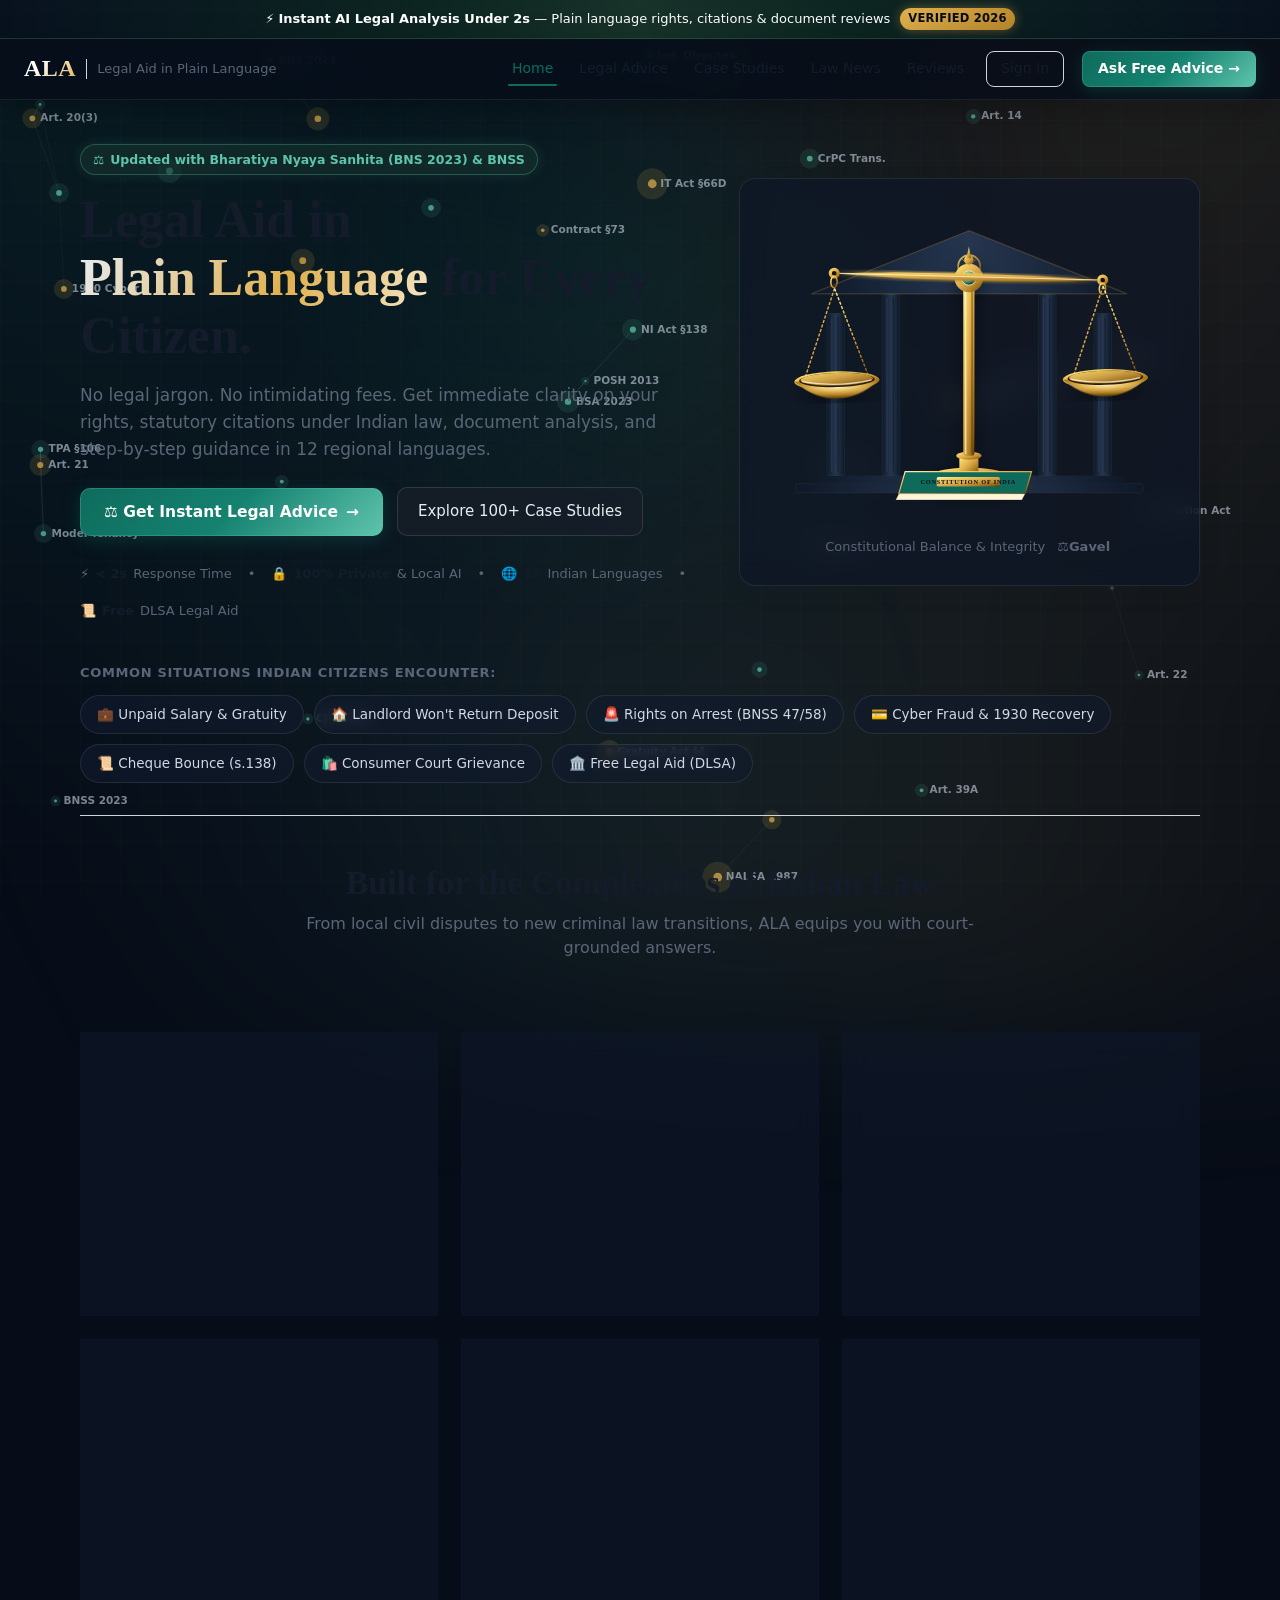
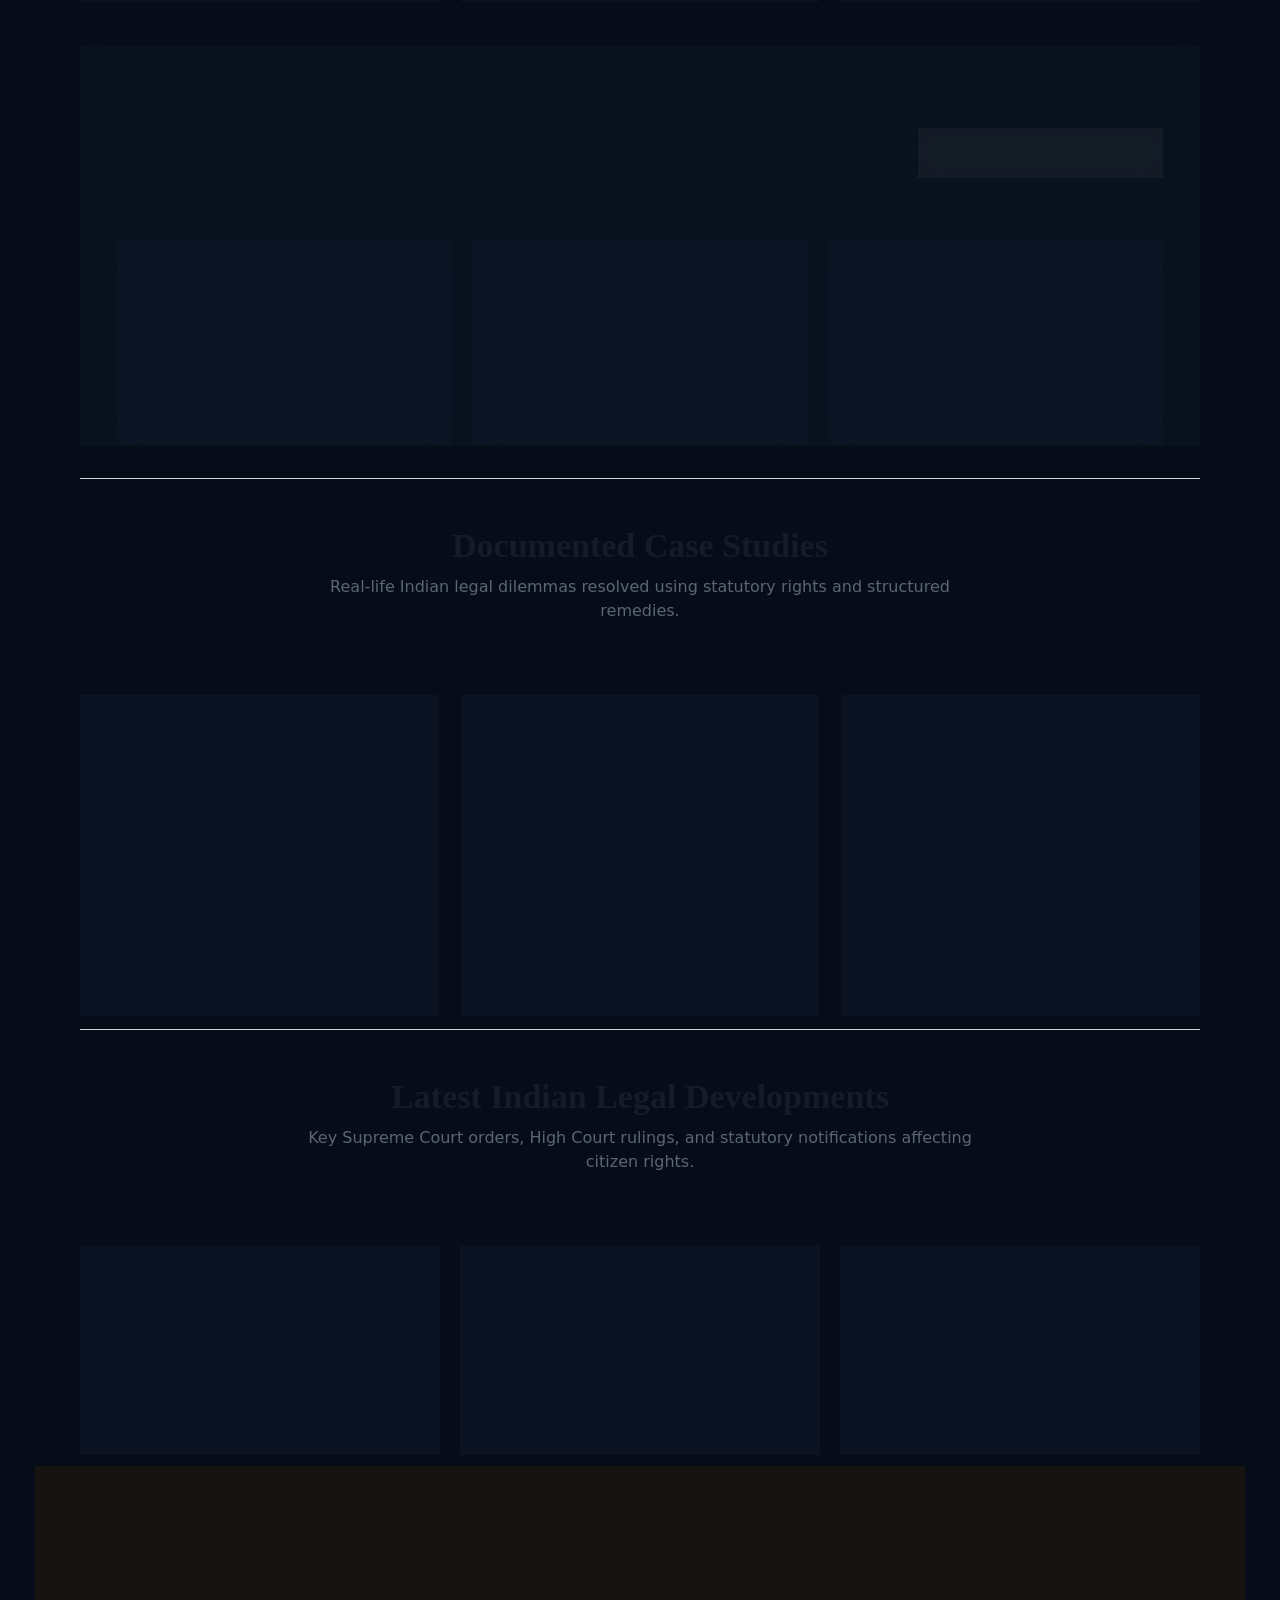
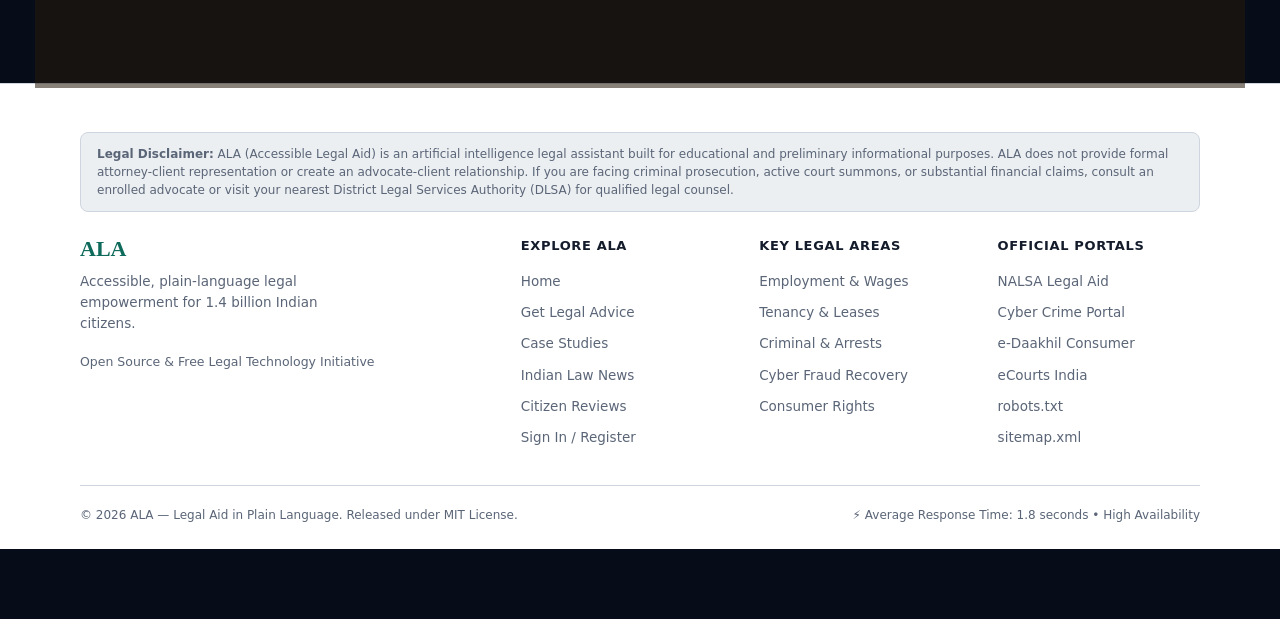
==== commit 0edec9e1: "deploy: configure GitHub Pages deployment workflow, relative paths, and client-side legal synthesis" ====
--- a/index.html
+++ b/index.html
@@ -11,7 +11,7 @@
 <!-- OpenGraph / Social Share Meta Tags -->
 <meta property="og:title" content="ALA — AI Legal Aid in Plain Language">
 <meta property="og:description" content="Instant legal analysis under 2 seconds. Free, plain-language legal rights under BNS 2023 in 12 Indian languages.">
-<meta property="og:image" content="/social-preview.svg">
+<meta property="og:image" content="./social-preview.svg">
 <meta property="og:url" content="http://localhost:8000/">
 <meta property="og:type" content="website">
 <meta property="og:locale" content="en_IN">
@@ -20,7 +20,7 @@
 <meta name="twitter:card" content="summary_large_image">
 <meta name="twitter:title" content="ALA — AI Legal Aid in Plain Language">
 <meta name="twitter:description" content="Free legal aid and analysis under BNS 2023 in 12 Indian languages.">
-<meta name="twitter:image" content="/social-preview.svg">
+<meta name="twitter:image" content="./social-preview.svg">
 
 <!-- Security Headers -->
 <meta http-equiv="Content-Security-Policy" content="default-src 'self'; script-src 'self' 'unsafe-inline' https://www.googletagmanager.com; style-src 'self' 'unsafe-inline' https://fonts.googleapis.com; font-src 'self' https://fonts.gstatic.com; img-src 'self' data: blob:; connect-src 'self' https://www.google-analytics.com; frame-ancestors 'none'; form-action 'self'; base-uri 'self'; object-src 'none';">
@@ -213,7 +213,7 @@
 .footer-bottom{border-top:1px solid var(--line);padding-top:20px;display:flex;justify-content:space-between;align-items:center;font-size:12px;color:var(--mute);flex-wrap:wrap;gap:12px}
 .footer-disclaimer{background:var(--bg);border:1px solid var(--line);border-radius:8px;padding:12px 16px;font-size:12px;color:var(--mute);line-height:1.5;margin-bottom:24px}
 </style>
-<link rel="stylesheet" href="/lux.css">
+<link rel="stylesheet" href="./lux.css">
 </head>
 <body>
 <canvas id="lux-constellation" style="position:fixed;top:0;left:0;width:100%;height:100%;z-index:-1;pointer-events:none;opacity:0.75;"></canvas>
@@ -226,18 +226,18 @@
 
 <!-- Header with Internal Links -->
 <header>
-  <a href="/" class="brand" title="ALA Homepage">
+  <a href="./index.html" class="brand" title="ALA Homepage">
     <b>ALA</b>
     <span>Legal Aid in Plain Language</span>
   </a>
   <nav aria-label="Main navigation">
-    <a href="/" class="active" title="Home">Home</a>
-    <a href="/ask" title="Get Legal Advice">Legal Advice</a>
-    <a href="/case-studies" title="Case Studies">Case Studies</a>
-    <a href="/news" title="Legal News">Law News</a>
-    <a href="/reviews" title="Customer Reviews">Reviews</a>
-    <a href="/login" class="nav-login" title="Citizen and Advocate Login">Sign In</a>
-    <a href="/ask" class="nav-btn magnetic-btn" title="Ask Question Free">Ask Free Advice →</a>
+    <a href="./index.html" class="active" title="Home">Home</a>
+    <a href="./ask.html" title="Get Legal Advice">Legal Advice</a>
+    <a href="./case-studies.html" title="Case Studies">Case Studies</a>
+    <a href="./news.html" title="Legal News">Law News</a>
+    <a href="./reviews.html" title="Customer Reviews">Reviews</a>
+    <a href="./login.html" class="nav-login" title="Citizen and Advocate Login">Sign In</a>
+    <a href="./ask.html" class="nav-btn magnetic-btn" title="Ask Question Free">Ask Free Advice →</a>
   </nav>
 </header>
 
@@ -254,11 +254,11 @@
       <p>No legal jargon. No intimidating fees. Get immediate clarity on your rights, statutory citations under Indian law, document analysis, and step-by-step guidance in 12 regional languages.</p>
       
       <div class="hero-actions">
-        <a href="/ask" class="btn-primary magnetic-btn" id="hero-ask-btn" title="Start Legal Consultation">
+        <a href="./ask.html" class="btn-primary magnetic-btn" id="hero-ask-btn" title="Start Legal Consultation">
           <span>⚖️ Get Instant Legal Advice</span>
           <span>→</span>
         </a>
-        <a href="/case-studies" class="btn-secondary" title="View Case Studies">
+        <a href="./case-studies.html" class="btn-secondary" title="View Case Studies">
           <span>Explore 100+ Case Studies</span>
         </a>
       </div>
@@ -538,7 +538,7 @@
           </div>
         </div>
       </div>
-      <a href="/reviews" class="btn-secondary" title="View all citizen reviews">View All 1,200+ Reviews →</a>
+      <a href="./reviews.html" class="btn-secondary" title="View all citizen reviews">View All 1,200+ Reviews →</a>
     </div>
 
     <div class="reviews-grid">
@@ -636,7 +636,7 @@
         </div>
         <div class="news-footer">
           <span>Criminal Jurisprudence</span>
-          <a href="/news" class="case-link">Read Update →</a>
+          <a href="./news.html" class="case-link">Read Update →</a>
         </div>
       </div>
 
@@ -648,7 +648,7 @@
         </div>
         <div class="news-footer">
           <span>Tenancy & Property</span>
-          <a href="/news" class="case-link">Read Update →</a>
+          <a href="./news.html" class="case-link">Read Update →</a>
         </div>
       </div>
 
@@ -660,7 +660,7 @@
         </div>
         <div class="news-footer">
           <span>Cyber Crime</span>
-          <a href="/news" class="case-link">Read Update →</a>
+          <a href="./news.html" class="case-link">Read Update →</a>
         </div>
       </div>
     </div>
@@ -692,7 +692,7 @@
     Facing a legal situation?
     <span>Instant AI plain-language advice</span>
   </div>
-  <a href="/ask" id="mobile-cta-btn" title="Ask Free Legal Advice">⚖️ Get Legal Advice</a>
+  <a href="./ask.html" id="mobile-cta-btn" title="Ask Free Legal Advice">⚖️ Get Legal Advice</a>
 </div>
 
 <!-- Comprehensive Footer with Internal Links -->
@@ -712,12 +712,12 @@
       <div class="footer-col">
         <h4>Explore ALA</h4>
         <ul>
-          <li><a href="/" title="Home">Home</a></li>
-          <li><a href="/ask" title="Get Legal Advice">Get Legal Advice</a></li>
-          <li><a href="/case-studies" title="Case Studies">Case Studies</a></li>
-          <li><a href="/news" title="Legal News">Indian Law News</a></li>
-          <li><a href="/reviews" title="Customer Reviews">Citizen Reviews</a></li>
-          <li><a href="/login" title="Citizen Portal">Sign In / Register</a></li>
+          <li><a href="./index.html" title="Home">Home</a></li>
+          <li><a href="./ask.html" title="Get Legal Advice">Get Legal Advice</a></li>
+          <li><a href="./case-studies.html" title="Case Studies">Case Studies</a></li>
+          <li><a href="./news.html" title="Legal News">Indian Law News</a></li>
+          <li><a href="./reviews.html" title="Customer Reviews">Citizen Reviews</a></li>
+          <li><a href="./login.html" title="Citizen Portal">Sign In / Register</a></li>
         </ul>
       </div>
 
@@ -739,8 +739,8 @@
           <li><a href="https://cybercrime.gov.in" target="_blank" rel="noopener">Cyber Crime Portal</a></li>
           <li><a href="https://edaakhil.nic.in" target="_blank" rel="noopener">e-Daakhil Consumer</a></li>
           <li><a href="https://ecourts.gov.in" target="_blank" rel="noopener">eCourts India</a></li>
-          <li><a href="/robots.txt">robots.txt</a></li>
-          <li><a href="/sitemap.xml">sitemap.xml</a></li>
+          <li><a href="./robots.txt">robots.txt</a></li>
+          <li><a href="./sitemap.xml">sitemap.xml</a></li>
         </ul>
       </div>
     </div>
@@ -802,12 +802,12 @@
   gv.addEventListener('click', strike);
 }
 </script>
-<img src="/social-preview.svg" alt="ALA Social Card Preview" style="display:none;" width="1" height="1">
+<img src="./social-preview.svg" alt="ALA Social Card Preview" style="display:none;" width="1" height="1">
 <!-- Luxury UI Engine: Lenis (Smooth Scroll) + GSAP (Motion) + ReactBits (Spotlight & Magnetic) -->
-<script src="/js/lenis.min.js"></script>
-<script src="/js/gsap.min.js"></script>
-<script src="/js/ScrollTrigger.min.js"></script>
-<script src="/lux.js" defer></script>
+<script src="./js/lenis.min.js"></script>
+<script src="./js/gsap.min.js"></script>
+<script src="./js/ScrollTrigger.min.js"></script>
+<script src="./lux.js" defer></script>
 
 </body>
 </html>
